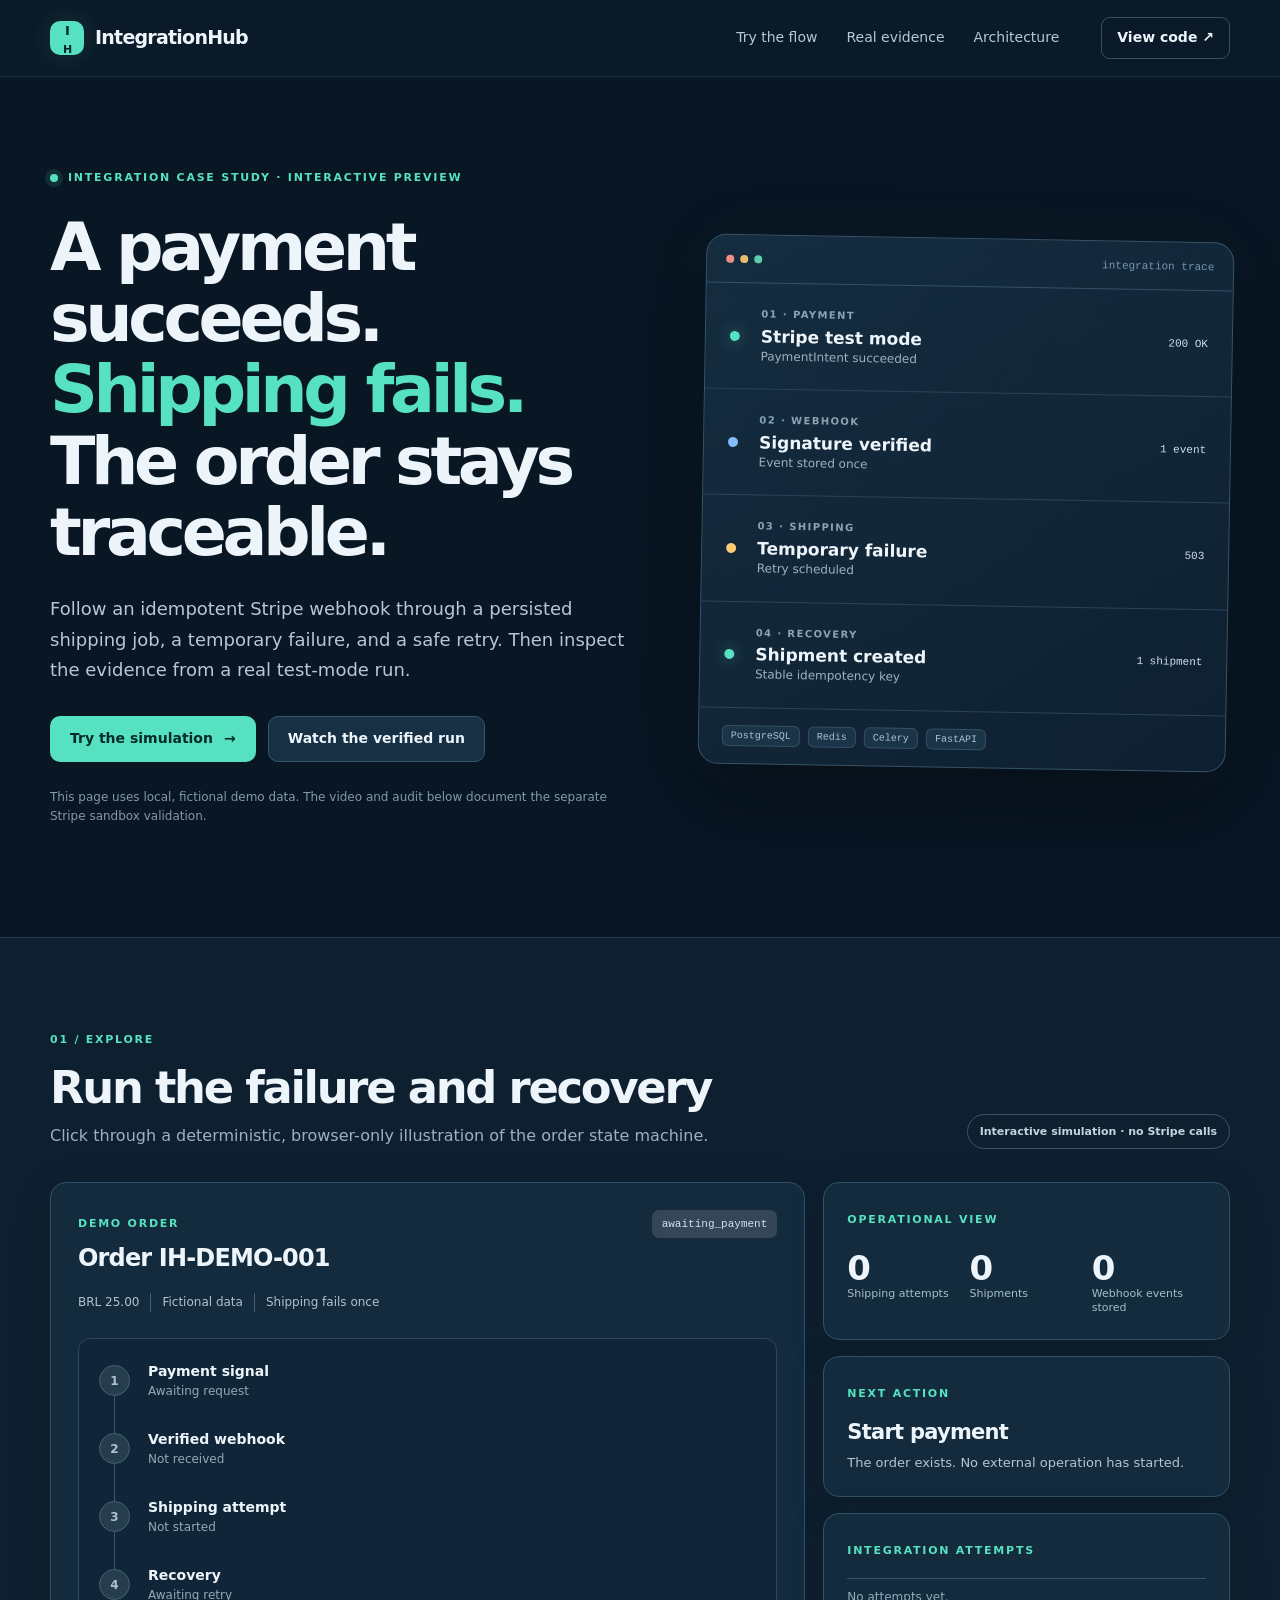
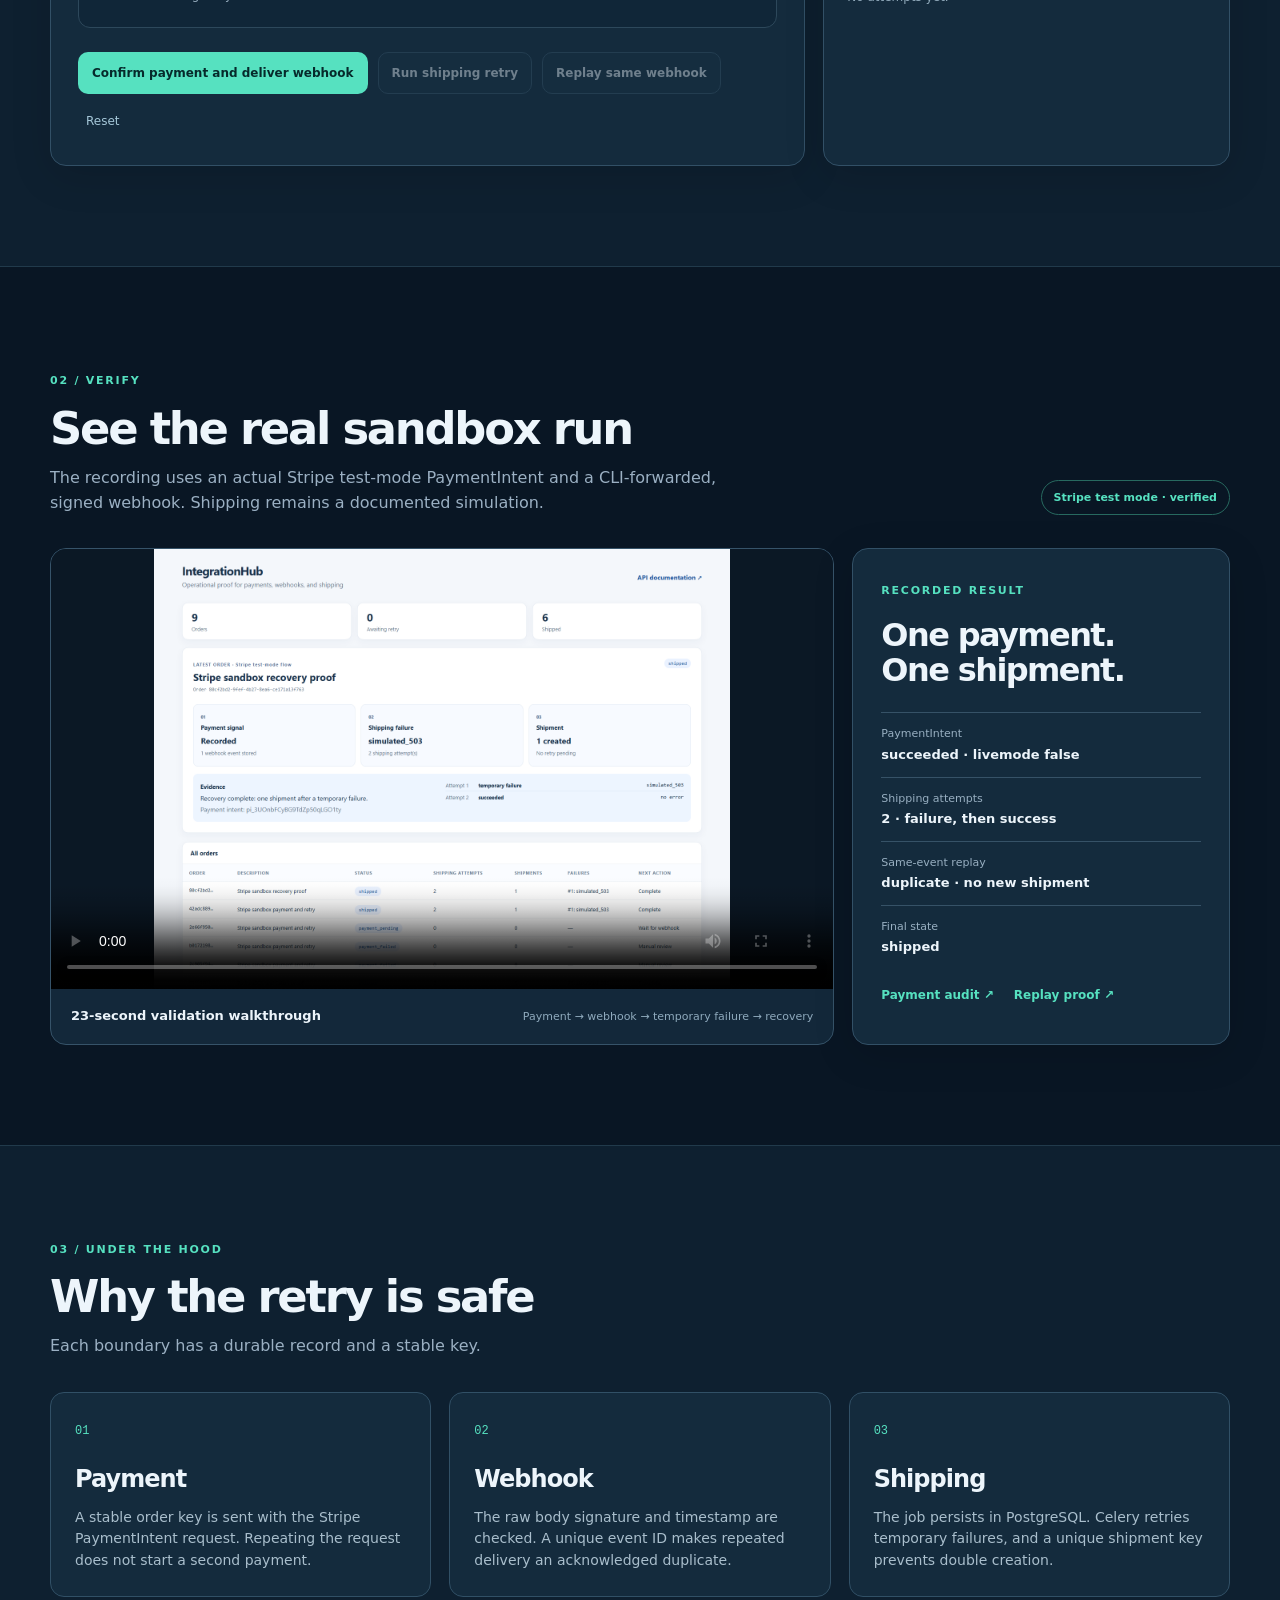
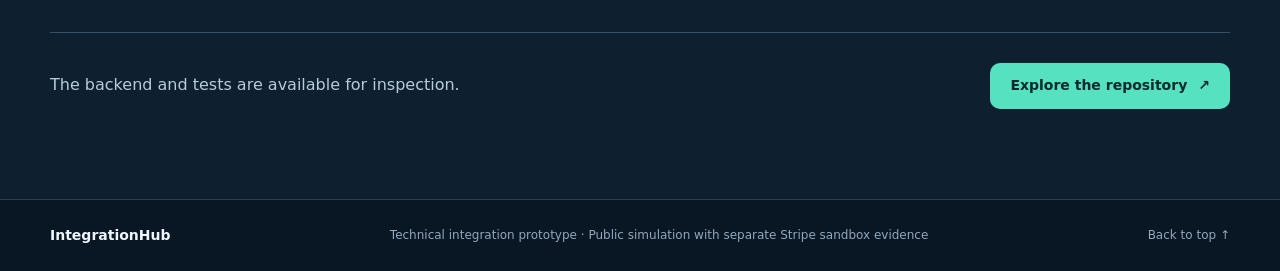
==== docs/index.html @ e9a39ea3 "Host interactive demo from GitHub Pages source" ====
<!doctype html>
<html lang="en">
<head>
  <meta charset="utf-8">
  <meta name="viewport" content="width=device-width, initial-scale=1">
  <meta name="theme-color" content="#091624">
  <meta name="description" content="Explore IntegrationHub's payment webhook and shipping retry flow, then inspect evidence from a real Stripe test-mode run.">
  <title>IntegrationHub — Interactive Demo</title>
  <link rel="icon" type="image/svg+xml" href="favicon.svg">
  <link rel="stylesheet" href="styles.css">
  <script src="app.js" defer></script>
</head>
<body>
  <a class="skip-link" href="#main">Skip to content</a>
  <header class="site-header">
    <div class="shell header-inner">
      <a class="brand" href="#top" aria-label="IntegrationHub home"><span class="brand-mark">I<span>H</span></span> IntegrationHub</a>
      <nav aria-label="Main navigation">
        <a href="#simulation">Try the flow</a>
        <a href="#evidence">Real evidence</a>
        <a href="#architecture">Architecture</a>
      </nav>
      <a class="header-link" href="https://github.com/Zoberobe/IntegrationHub" target="_blank" rel="noopener noreferrer">View code <span aria-hidden="true">↗</span></a>
    </div>
  </header>

  <main id="main">
    <section class="hero shell" id="top">
      <div class="hero-copy">
        <div class="eyebrow"><span class="live-dot" aria-hidden="true"></span> Integration case study · Interactive preview</div>
        <h1>A payment succeeds.<br><em>Shipping fails.</em><br>The order stays traceable.</h1>
        <p>Follow an idempotent Stripe webhook through a persisted shipping job, a temporary failure, and a safe retry. Then inspect the evidence from a real test-mode run.</p>
        <div class="hero-actions">
          <a class="button button-primary" href="#simulation">Try the simulation <span aria-hidden="true">→</span></a>
          <a class="button button-secondary" href="#evidence">Watch the verified run</a>
        </div>
        <p class="hero-note">This page uses local, fictional demo data. The video and audit below document the separate Stripe sandbox validation.</p>
      </div>
      <div class="hero-visual" aria-hidden="true">
        <div class="visual-bar"><span></span><span></span><span></span><strong>integration trace</strong></div>
        <div class="visual-line"><i class="visual-step green"></i><div><small>01 · PAYMENT</small><b>Stripe test mode</b><span>PaymentIntent succeeded</span></div><strong>200 OK</strong></div>
        <div class="visual-line"><i class="visual-step blue"></i><div><small>02 · WEBHOOK</small><b>Signature verified</b><span>Event stored once</span></div><strong>1 event</strong></div>
        <div class="visual-line"><i class="visual-step amber"></i><div><small>03 · SHIPPING</small><b>Temporary failure</b><span>Retry scheduled</span></div><strong>503</strong></div>
        <div class="visual-line"><i class="visual-step green"></i><div><small>04 · RECOVERY</small><b>Shipment created</b><span>Stable idempotency key</span></div><strong>1 shipment</strong></div>
        <div class="visual-footer"><span>PostgreSQL</span><span>Redis</span><span>Celery</span><span>FastAPI</span></div>
      </div>
    </section>

    <section class="simulation-section" id="simulation">
      <div class="shell">
        <div class="section-heading">
          <div><span class="section-kicker">01 / EXPLORE</span><h2>Run the failure and recovery</h2><p>Click through a deterministic, browser-only illustration of the order state machine.</p></div>
          <span class="demo-badge">Interactive simulation · no Stripe calls</span>
        </div>
        <div class="demo-grid">
          <div class="demo-main card">
            <div class="card-top"><div><span class="micro-label">DEMO ORDER</span><h3>Order IH-DEMO-001</h3></div><span id="state-badge" class="state-badge neutral">awaiting_payment</span></div>
            <div class="order-meta"><span>BRL 25.00</span><span>Fictional data</span><span>Shipping fails once</span></div>
            <div class="timeline" aria-label="Order stages">
              <div class="timeline-step" id="step-payment"><span class="step-icon">1</span><div><strong>Payment signal</strong><small id="payment-detail">Awaiting request</small></div></div>
              <div class="timeline-step" id="step-webhook"><span class="step-icon">2</span><div><strong>Verified webhook</strong><small id="webhook-detail">Not received</small></div></div>
              <div class="timeline-step" id="step-failure"><span class="step-icon">3</span><div><strong>Shipping attempt</strong><small id="failure-detail">Not started</small></div></div>
              <div class="timeline-step" id="step-recovery"><span class="step-icon">4</span><div><strong>Recovery</strong><small id="recovery-detail">Awaiting retry</small></div></div>
            </div>
            <div class="demo-actions"><button id="start-button" class="button button-primary" type="button">Confirm payment and deliver webhook</button><button id="retry-button" class="button button-secondary" type="button" disabled>Run shipping retry</button><button id="replay-button" class="button button-secondary" type="button" disabled>Replay same webhook</button><button id="reset-button" class="text-button" type="button">Reset</button></div>
          </div>
          <aside class="demo-side">
            <div class="metric-card card"><span class="micro-label">OPERATIONAL VIEW</span><div class="metric-row"><div><strong id="attempt-count">0</strong><span>Shipping attempts</span></div><div><strong id="shipment-count">0</strong><span>Shipments</span></div><div><strong id="event-count">0</strong><span>Webhook events stored</span></div></div></div>
            <div class="status-card card"><span class="micro-label">NEXT ACTION</span><strong id="next-action">Start payment</strong><p id="status-message" aria-live="polite">The order exists. No external operation has started.</p></div>
            <div class="log-card card"><span class="micro-label">INTEGRATION ATTEMPTS</span><ol id="attempt-list"><li class="empty-log">No attempts yet.</li></ol></div>
          </aside>
        </div>
      </div>
    </section>

    <section class="evidence-section shell" id="evidence">
      <div class="section-heading"><div><span class="section-kicker">02 / VERIFY</span><h2>See the real sandbox run</h2><p>The recording uses an actual Stripe test-mode PaymentIntent and a CLI-forwarded, signed webhook. Shipping remains a documented simulation.</p></div><span class="verified-badge">Stripe test mode · verified</span></div>
      <div class="evidence-grid">
        <div class="video-card"><video controls preload="metadata" poster="assets/stripe-success.png" aria-label="Stripe sandbox payment and shipping retry demonstration"><source src="assets/stripe-sandbox-demo.mp4" type="video/mp4">Your browser does not support video playback.</video><div class="video-caption"><strong>23-second validation walkthrough</strong><span>Payment → webhook → temporary failure → recovery</span></div></div>
        <div class="proof-card card"><span class="micro-label">RECORDED RESULT</span><h3>One payment.<br>One shipment.</h3><div class="proof-item"><span>PaymentIntent</span><strong>succeeded · livemode false</strong></div><div class="proof-item"><span>Shipping attempts</span><strong>2 · failure, then success</strong></div><div class="proof-item"><span>Same-event replay</span><strong>duplicate · no new shipment</strong></div><div class="proof-item"><span>Final state</span><strong>shipped</strong></div><div class="proof-links"><a href="https://github.com/Zoberobe/IntegrationHub/blob/main/media/stripe-rotated-key-audit.json" target="_blank" rel="noopener noreferrer">Payment audit ↗</a><a href="https://github.com/Zoberobe/IntegrationHub/blob/main/media/stripe-rotated-key-replay.json" target="_blank" rel="noopener noreferrer">Replay proof ↗</a></div></div>
      </div>
    </section>

    <section class="architecture-section" id="architecture"><div class="shell"><div class="section-heading"><div><span class="section-kicker">03 / UNDER THE HOOD</span><h2>Why the retry is safe</h2><p>Each boundary has a durable record and a stable key.</p></div></div><div class="architecture-grid"><article class="architecture-card"><span>01</span><h3>Payment</h3><p>A stable order key is sent with the Stripe PaymentIntent request. Repeating the request does not start a second payment.</p></article><article class="architecture-card"><span>02</span><h3>Webhook</h3><p>The raw body signature and timestamp are checked. A unique event ID makes repeated delivery an acknowledged duplicate.</p></article><article class="architecture-card"><span>03</span><h3>Shipping</h3><p>The job persists in PostgreSQL. Celery retries temporary failures, and a unique shipment key prevents double creation.</p></article></div><div class="closing-link"><p>The backend and tests are available for inspection.</p><a class="button button-primary" href="https://github.com/Zoberobe/IntegrationHub" target="_blank" rel="noopener noreferrer">Explore the repository <span aria-hidden="true">↗</span></a></div></div></section>
  </main>
  <footer><div class="shell footer-inner"><strong>IntegrationHub</strong><span>Technical integration prototype · Public simulation with separate Stripe sandbox evidence</span><a href="#top">Back to top ↑</a></div></footer>
</body>
</html>
---- docs/styles.css ----
:root{color-scheme:dark;--ink:#edf5fb;--muted:#9bb0c3;--line:#24394b;--deep:#091624;--panel:#102233;--panel-2:#14293b;--teal:#56e1c0;--amber:#ffcb72;--blue:#84bdfc}
*{box-sizing:border-box}html{scroll-behavior:smooth}body{margin:0;background:var(--deep);color:var(--ink);font:16px/1.55 Inter,ui-sans-serif,system-ui,-apple-system,BlinkMacSystemFont,"Segoe UI",sans-serif}button,a{font:inherit}a{color:inherit;text-decoration:none}button{cursor:pointer}.shell{width:min(1180px,calc(100% - 48px));margin-inline:auto}.skip-link{position:absolute;left:-999px;top:10px;background:#fff;color:#000;padding:8px;z-index:20}.skip-link:focus{left:12px}.site-header{position:relative;z-index:2;border-bottom:1px solid #1b3142;background:#0b1a28}.header-inner{height:76px;display:flex;align-items:center;gap:42px}.brand{display:flex;align-items:center;gap:11px;font-weight:750;letter-spacing:-.04em;font-size:19px;white-space:nowrap}.brand-mark{display:grid;place-items:center;width:34px;height:34px;border-radius:10px;background:var(--teal);color:#062a2b;font-size:13px;letter-spacing:-.08em;box-shadow:0 0 26px #56e1c025}.brand-mark span{font-size:11px}.site-header nav{display:flex;gap:29px;margin-left:auto;color:#b6c7d5;font-size:14px}.site-header nav a:hover,.header-link:hover,footer a:hover{color:var(--teal)}.header-link{font-size:14px;font-weight:700;border:1px solid #345169;padding:9px 15px;border-radius:9px;white-space:nowrap}.hero{min-height:600px;display:grid;grid-template-columns:1.05fr .95fr;align-items:center;gap:68px;padding-block:92px 100px}.eyebrow,.section-kicker,.micro-label{font-size:11px;font-weight:800;letter-spacing:.16em;text-transform:uppercase;color:var(--teal)}.eyebrow{display:flex;align-items:center;gap:10px}.live-dot{width:8px;height:8px;border-radius:50%;background:var(--teal);box-shadow:0 0 0 5px #56e1c01c}.hero h1{font-size:clamp(45px,5.2vw,70px);line-height:1.07;letter-spacing:-.065em;margin:26px 0}.hero h1 em{font-style:normal;color:var(--teal)}.hero-copy>p{max-width:590px;color:#b6c7d5;font-size:18px;line-height:1.7}.hero-actions{display:flex;flex-wrap:wrap;gap:12px;margin-top:30px}.button{display:inline-flex;align-items:center;justify-content:center;gap:11px;min-height:46px;padding:11px 19px;border-radius:10px;border:1px solid transparent;font-size:14px;font-weight:750;transition:transform .2s,background .2s,border-color .2s;cursor:pointer}.button:hover:not(:disabled){transform:translateY(-2px)}.button:disabled{opacity:.42;cursor:not-allowed}.button-primary{background:var(--teal);color:#062a2b}.button-primary:hover:not(:disabled){background:#83f2d7}.button-secondary{background:#173044;color:var(--ink);border-color:#39566b}.button-secondary:hover:not(:disabled){background:#20405a}.hero-copy .hero-note{font-size:12px;color:#8299ad;margin-top:26px;line-height:1.55}.hero-visual{background:linear-gradient(145deg,#152d40,#0e2030);border:1px solid #385368;border-radius:20px;box-shadow:0 26px 90px #0007,0 0 70px #56e1c00e;overflow:hidden;transform:rotate(1deg)}.visual-bar{height:48px;border-bottom:1px solid #345065;display:flex;gap:6px;align-items:center;padding:0 19px}.visual-bar span{height:8px;width:8px;border-radius:50%;background:#3e5a6c}.visual-bar span:first-child{background:#ef8e85}.visual-bar span:nth-child(2){background:#e7bc6a}.visual-bar span:nth-child(3){background:#5cccaa}.visual-bar strong{margin-left:auto;color:#7895aa;font:11px ui-monospace,monospace}.visual-line{display:grid;grid-template-columns:14px 1fr auto;align-items:center;gap:17px;padding:23px 24px;border-bottom:1px solid #2b4356}.visual-step{height:10px;width:10px;border-radius:50%}.visual-step.green{background:var(--teal);box-shadow:0 0 15px #56e1c070}.visual-step.blue{background:var(--blue)}.visual-step.amber{background:var(--amber)}.visual-line div{display:flex;flex-direction:column}.visual-line small{font-size:10px;letter-spacing:.14em;color:#8ba3b5;font-weight:800}.visual-line b{font-size:17px;line-height:1.3;margin-top:3px}.visual-line div span{font-size:12px;color:#9db3c4}.visual-line>strong{font:11px ui-monospace,monospace;color:#ccdfeb;white-space:nowrap}.visual-footer{display:flex;gap:8px;flex-wrap:wrap;padding:17px 23px}.visual-footer span{border:1px solid #335066;background:#1b3448;border-radius:6px;padding:4px 8px;color:#a9c5d8;font:10px ui-monospace,monospace}
.simulation-section{background:#0e2030;border-block:1px solid #213a4b;padding:88px 0 100px}.section-heading{display:flex;align-items:end;justify-content:space-between;gap:20px;margin-bottom:33px}.section-heading h2{font-size:clamp(32px,3.5vw,47px);letter-spacing:-.05em;line-height:1.15;margin:11px 0}.section-heading p{color:var(--muted);max-width:680px;margin:0;font-size:16px}.demo-badge,.verified-badge{border:1px solid #36546b;padding:8px 12px;border-radius:99px;color:#c3d4df;font-size:11px;font-weight:700;white-space:nowrap}.verified-badge{border-color:#27695f;color:var(--teal)}.demo-grid{display:grid;grid-template-columns:minmax(0,1.3fr) minmax(300px,.7fr);gap:18px}.card{background:#142b3d;border:1px solid #325066;border-radius:16px;box-shadow:0 10px 40px #0002}.demo-main{padding:27px}.card-top{display:flex;align-items:start;justify-content:space-between;gap:12px}.card-top h3{font-size:24px;letter-spacing:-.035em;margin:5px 0 0}.state-badge{font:11px ui-monospace,monospace;padding:8px 10px;border-radius:7px;white-space:nowrap}.state-badge.neutral{background:#344657;color:#d4e2ec}.state-badge.warning{background:#5b4229;color:#ffd18c}.state-badge.success{background:#1c554c;color:#89efd4}.order-meta{display:flex;gap:11px;flex-wrap:wrap;color:#adc3d2;font-size:12px;margin:16px 0 26px}.order-meta span{padding-right:11px;border-right:1px solid #486175}.order-meta span:last-child{border:0}.timeline{border:1px solid #2d485b;background:#102638;border-radius:12px;padding:8px 20px}.timeline-step{display:flex;gap:18px;align-items:center;min-height:68px;position:relative}.timeline-step:not(:last-child):after{content:"";position:absolute;left:15px;top:49px;bottom:-19px;width:1px;background:#38566c}.step-icon{display:grid;place-items:center;border-radius:50%;height:31px;width:31px;flex:none;background:#263d4e;border:1px solid #436178;color:#adc0ce;font-size:12px;font-weight:750}.timeline-step.complete .step-icon{background:#176454;border-color:#3bbb9d;color:#cffef1}.timeline-step.failed .step-icon{background:#704722;border-color:#d69545;color:#ffe1ae}.timeline-step div{display:flex;flex-direction:column}.timeline-step strong{font-size:14px}.timeline-step small{font-size:12px;color:#92a9ba}.timeline-step.failed small{color:#ffd18c}.demo-actions{display:flex;flex-wrap:wrap;gap:10px;margin-top:24px}.demo-actions .button{min-height:42px;padding:9px 13px;font-size:12px}.text-button{border:0;background:transparent;color:#a5c7d8;padding:8px;font-size:12px}.text-button:hover{color:white}.demo-side{display:flex;flex-direction:column;gap:16px}.metric-card,.status-card,.log-card{padding:23px}.metric-row{display:grid;grid-template-columns:repeat(3,1fr);gap:8px;margin-top:20px}.metric-row div{display:flex;flex-direction:column;gap:2px}.metric-row strong{font-size:34px;letter-spacing:-.06em;line-height:1}.metric-row span{font-size:11px;color:#a5bdcb;line-height:1.3}.status-card>strong{display:block;font-size:21px;letter-spacing:-.035em;margin:12px 0 4px}.status-card p{color:#b2c7d4;font-size:13px;margin:0}.log-card{flex:1}.log-card ol{list-style:none;margin:16px 0 0;padding:0}.log-card li{border-top:1px solid #365267;padding:9px 0;display:grid;grid-template-columns:1fr auto;gap:2px;font-size:12px}.log-card li small{grid-column:1/-1;color:#91aabb}.log-card li strong{font-size:11px}.log-card li strong.temporary_failure{color:var(--amber)}.log-card li strong.succeeded{color:var(--teal)}.log-card li.empty-log{color:#91aabb;display:block}
.evidence-section{padding-block:100px}.evidence-grid{display:grid;grid-template-columns:minmax(0,1.35fr) minmax(310px,.65fr);gap:18px}.video-card{background:#13283a;border:1px solid #365369;border-radius:16px;overflow:hidden}.video-card video{display:block;width:100%;aspect-ratio:16/9;background:#0b1825}.video-caption{padding:17px 20px;display:flex;justify-content:space-between;gap:10px;align-items:center}.video-caption strong{font-size:13px}.video-caption span{font-size:11px;color:#8faabd}.proof-card{padding:28px}.proof-card h3{font-size:32px;line-height:1.1;letter-spacing:-.05em;margin:16px 0 24px}.proof-item{border-top:1px solid #365267;padding:12px 0;display:flex;flex-direction:column;gap:2px}.proof-item span{font-size:11px;color:#98afc1}.proof-item strong{font-size:13px}.proof-links{display:flex;gap:20px;flex-wrap:wrap;margin-top:17px}.proof-links a{color:var(--teal);font-size:12px;font-weight:700}.proof-links a:hover{text-decoration:underline}.architecture-section{background:#0e2030;border-top:1px solid #213a4b;padding:90px 0}.architecture-grid{display:grid;grid-template-columns:repeat(3,1fr);gap:18px}.architecture-card{background:#142b3d;border:1px solid #315066;border-radius:14px;padding:24px}.architecture-card>span{color:var(--teal);font:12px ui-monospace,monospace}.architecture-card h3{font-size:24px;letter-spacing:-.04em;margin:20px 0 8px}.architecture-card p{color:#a9becc;font-size:14px;margin:0}.closing-link{display:flex;align-items:center;justify-content:space-between;border-top:1px solid #365267;margin-top:35px;padding-top:30px;gap:20px}.closing-link p{color:#b7cbd8;margin:0}footer{border-top:1px solid #294252;padding:25px 0;color:#90a9bb;font-size:12px}.footer-inner{display:flex;gap:15px;align-items:center;justify-content:space-between}.footer-inner strong{color:var(--ink);font-size:14px}.footer-inner a{white-space:nowrap}
@media(max-width:980px){.hero{gap:35px}.site-header nav{gap:14px}.evidence-grid{grid-template-columns:1fr}.proof-card{display:block}.proof-item{display:inline-flex;width:48%;vertical-align:top}.video-caption{flex-wrap:wrap}}@media(max-width:760px){.shell{width:min(100% - 32px,560px)}.site-header nav{display:none}.header-inner{height:66px;justify-content:space-between;gap:10px}.header-link{padding:7px 10px;font-size:12px}.hero{grid-template-columns:1fr;padding-block:65px 80px;gap:35px;min-height:0}.hero h1{font-size:clamp(43px,10vw,62px)}.hero-copy>p{font-size:16px}.hero-visual{transform:none}.section-heading{align-items:start;flex-direction:column}.simulation-section,.evidence-section,.architecture-section{padding-block:70px}.demo-grid,.architecture-grid{grid-template-columns:1fr}.demo-main{padding:18px}.card-top h3{font-size:20px}.state-badge{font-size:10px}.metric-row strong{font-size:29px}.proof-item{display:flex;width:100%}.closing-link{align-items:start;flex-direction:column}.footer-inner{align-items:start;flex-direction:column}.video-caption{display:block}.video-caption span{display:block;margin-top:3px}}@media(max-width:390px){.card-top{flex-direction:column}.order-meta{gap:4px}.demo-actions .button{width:100%}.visual-line{padding:18px 14px;gap:9px}.visual-line b{font-size:14px}.visual-line>strong{font-size:9px}}@media(prefers-reduced-motion:reduce){html{scroll-behavior:auto}.button{transition:none}}
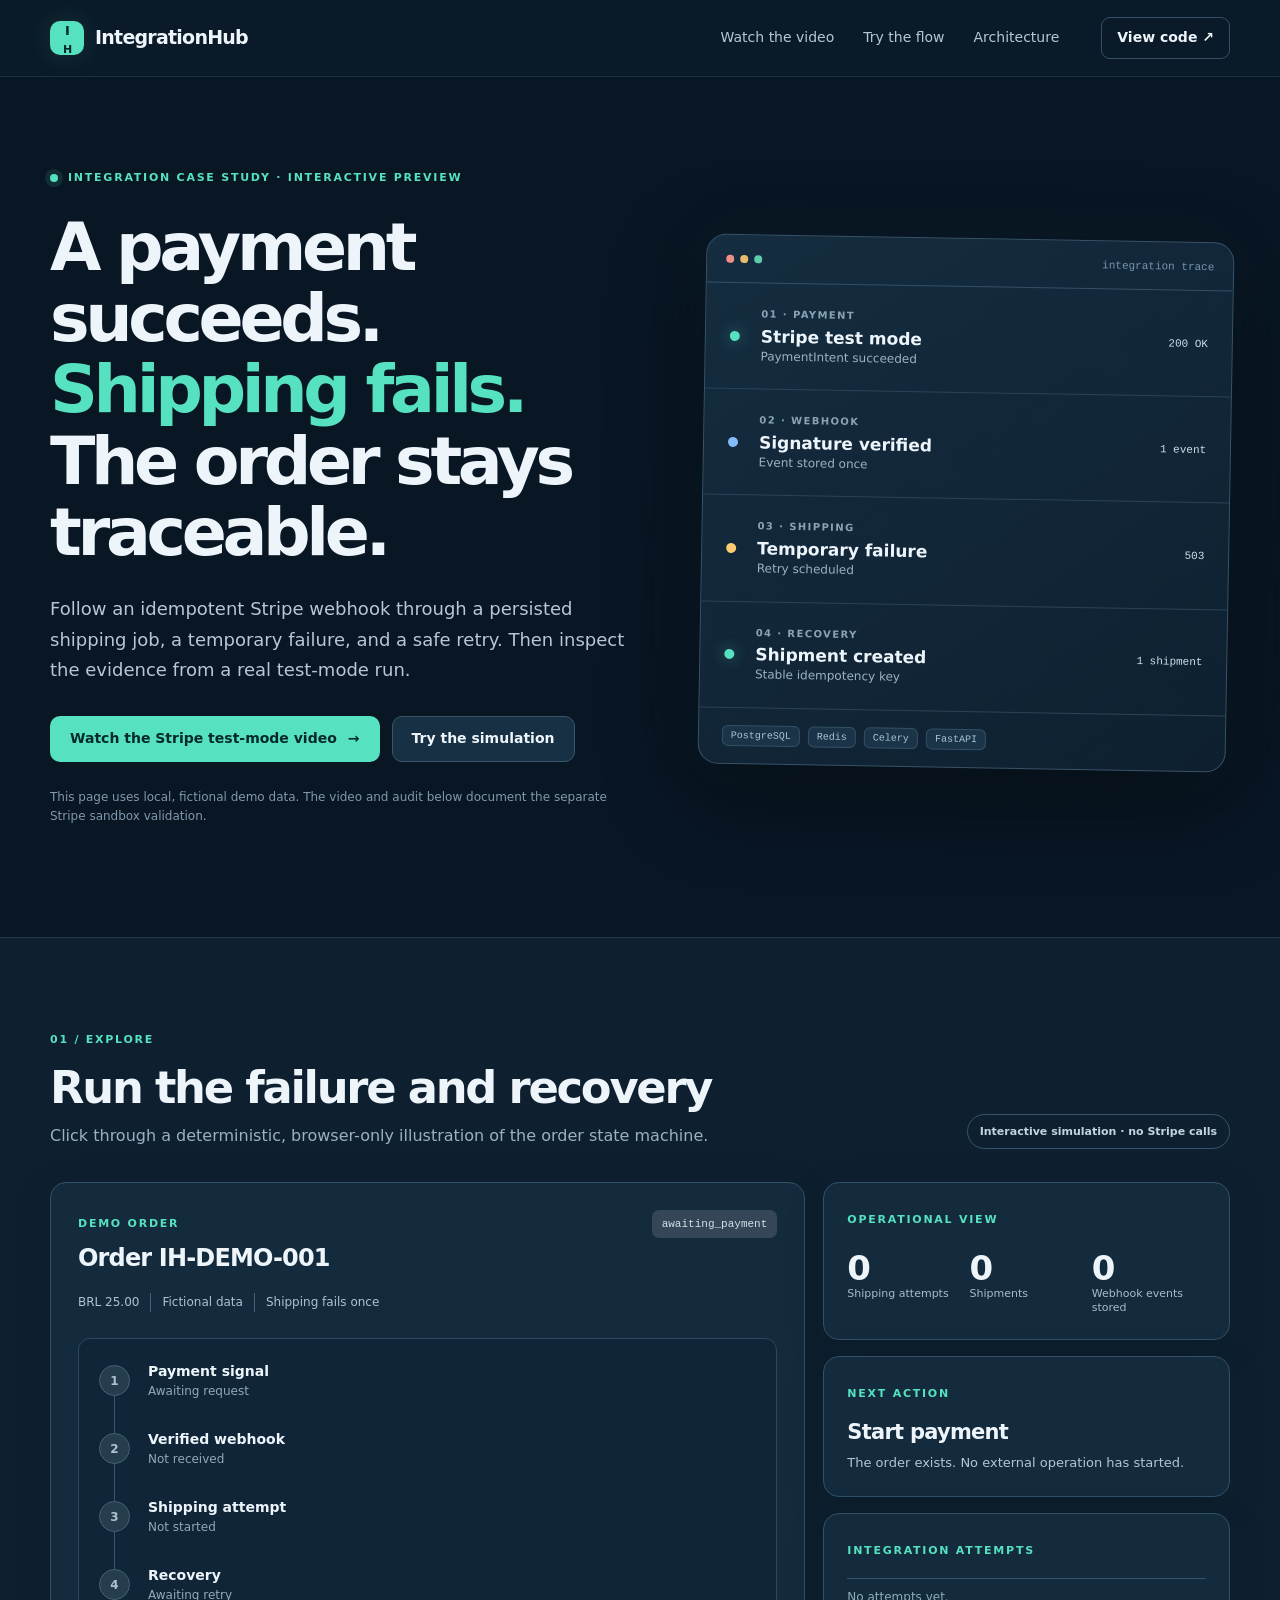
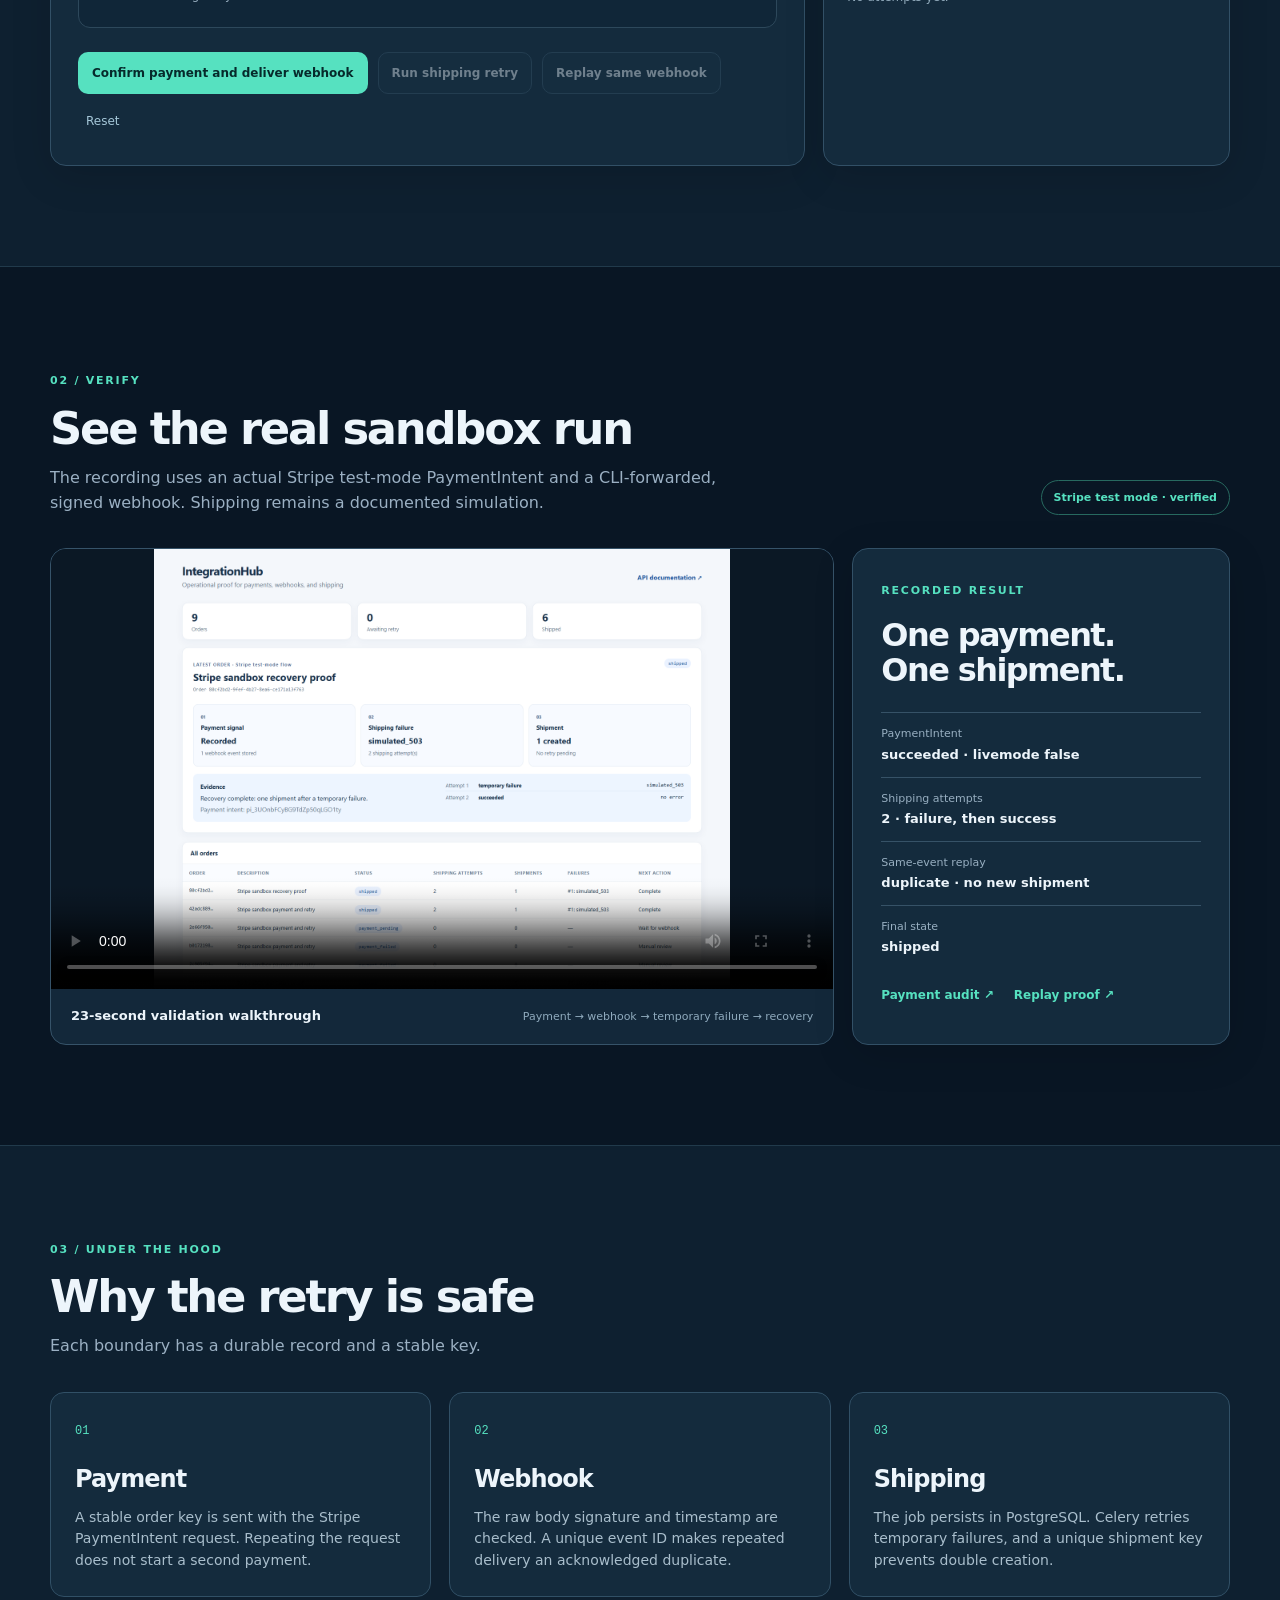
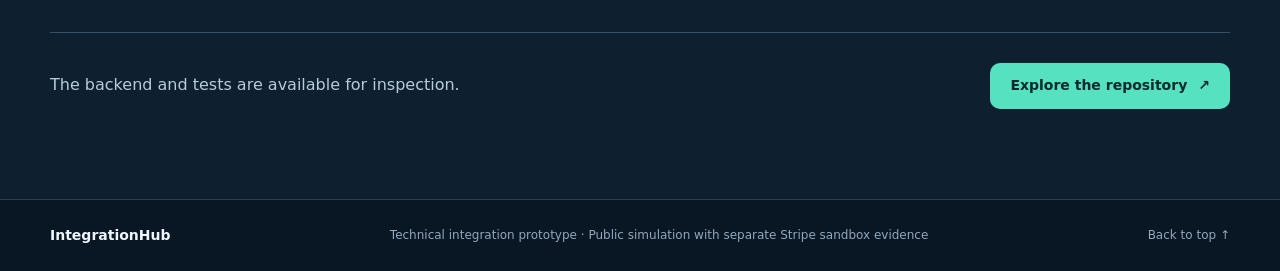
==== commit 689608dc: "Add Upwork case study and automated tests" ====
--- a/docs/index.html
+++ b/docs/index.html
@@ -16,8 +16,8 @@
     <div class="shell header-inner">
       <a class="brand" href="#top" aria-label="IntegrationHub home"><span class="brand-mark">I<span>H</span></span> IntegrationHub</a>
       <nav aria-label="Main navigation">
+        <a href="#evidence">Watch the video</a>
         <a href="#simulation">Try the flow</a>
-        <a href="#evidence">Real evidence</a>
         <a href="#architecture">Architecture</a>
       </nav>
       <a class="header-link" href="https://github.com/Zoberobe/IntegrationHub" target="_blank" rel="noopener noreferrer">View code <span aria-hidden="true">↗</span></a>
@@ -31,8 +31,8 @@
         <h1>A payment succeeds.<br><em>Shipping fails.</em><br>The order stays traceable.</h1>
         <p>Follow an idempotent Stripe webhook through a persisted shipping job, a temporary failure, and a safe retry. Then inspect the evidence from a real test-mode run.</p>
         <div class="hero-actions">
-          <a class="button button-primary" href="#simulation">Try the simulation <span aria-hidden="true">→</span></a>
-          <a class="button button-secondary" href="#evidence">Watch the verified run</a>
+          <a class="button button-primary" href="#evidence">Watch the Stripe test-mode video <span aria-hidden="true">→</span></a>
+          <a class="button button-secondary" href="#simulation">Try the simulation</a>
         </div>
         <p class="hero-note">This page uses local, fictional demo data. The video and audit below document the separate Stripe sandbox validation.</p>
       </div>
@@ -76,7 +76,7 @@
     <section class="evidence-section shell" id="evidence">
       <div class="section-heading"><div><span class="section-kicker">02 / VERIFY</span><h2>See the real sandbox run</h2><p>The recording uses an actual Stripe test-mode PaymentIntent and a CLI-forwarded, signed webhook. Shipping remains a documented simulation.</p></div><span class="verified-badge">Stripe test mode · verified</span></div>
       <div class="evidence-grid">
-        <div class="video-card"><video controls preload="metadata" poster="assets/stripe-success.png" aria-label="Stripe sandbox payment and shipping retry demonstration"><source src="assets/stripe-sandbox-demo.mp4" type="video/mp4">Your browser does not support video playback.</video><div class="video-caption"><strong>23-second validation walkthrough</strong><span>Payment → webhook → temporary failure → recovery</span></div></div>
+        <div class="video-card"><video controls playsinline preload="metadata" poster="assets/stripe-success.png" aria-label="Stripe sandbox payment and shipping retry demonstration"><source src="assets/stripe-sandbox-demo.mp4" type="video/mp4">Your browser does not support video playback. <a href="assets/stripe-sandbox-demo.mp4">Open the video</a>.</video><div class="video-caption"><strong>23-second validation walkthrough</strong><span>Payment → webhook → temporary failure → recovery</span></div></div>
         <div class="proof-card card"><span class="micro-label">RECORDED RESULT</span><h3>One payment.<br>One shipment.</h3><div class="proof-item"><span>PaymentIntent</span><strong>succeeded · livemode false</strong></div><div class="proof-item"><span>Shipping attempts</span><strong>2 · failure, then success</strong></div><div class="proof-item"><span>Same-event replay</span><strong>duplicate · no new shipment</strong></div><div class="proof-item"><span>Final state</span><strong>shipped</strong></div><div class="proof-links"><a href="https://github.com/Zoberobe/IntegrationHub/blob/main/media/stripe-rotated-key-audit.json" target="_blank" rel="noopener noreferrer">Payment audit ↗</a><a href="https://github.com/Zoberobe/IntegrationHub/blob/main/media/stripe-rotated-key-replay.json" target="_blank" rel="noopener noreferrer">Replay proof ↗</a></div></div>
       </div>
     </section>
